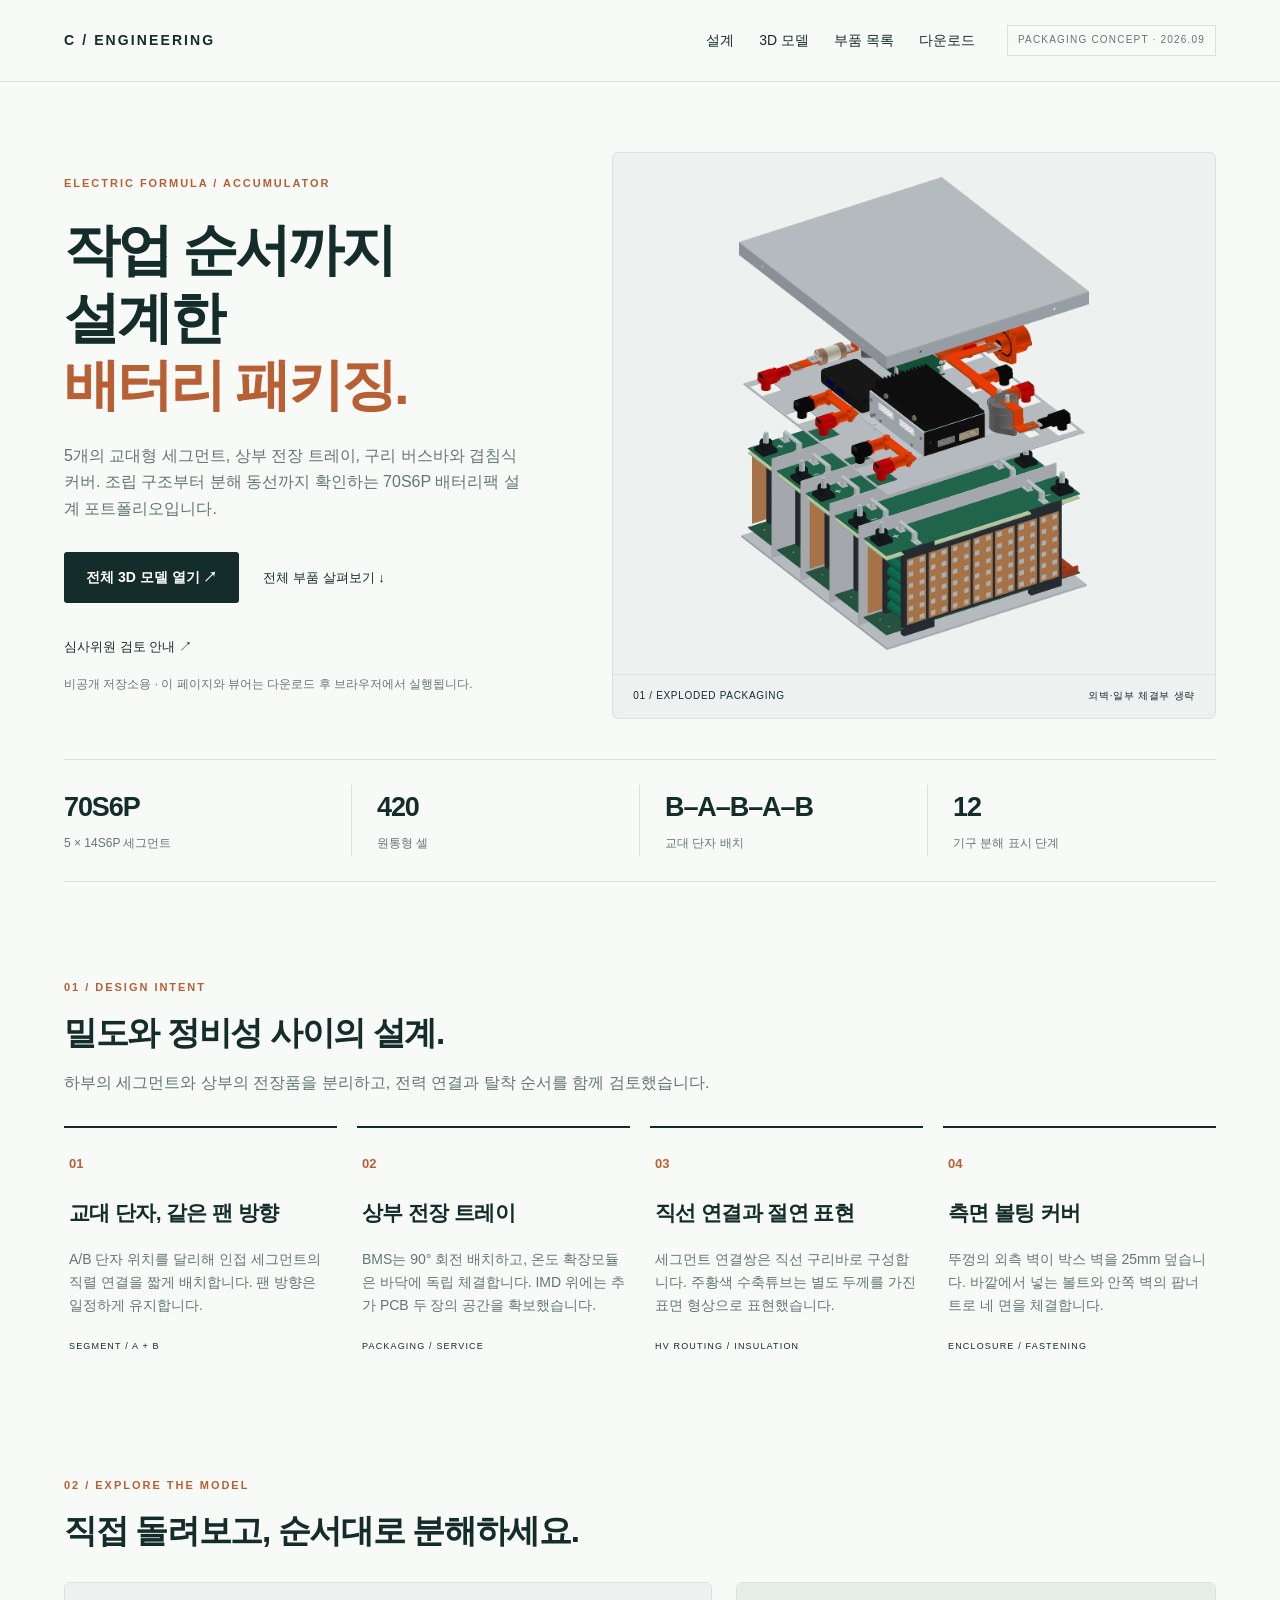
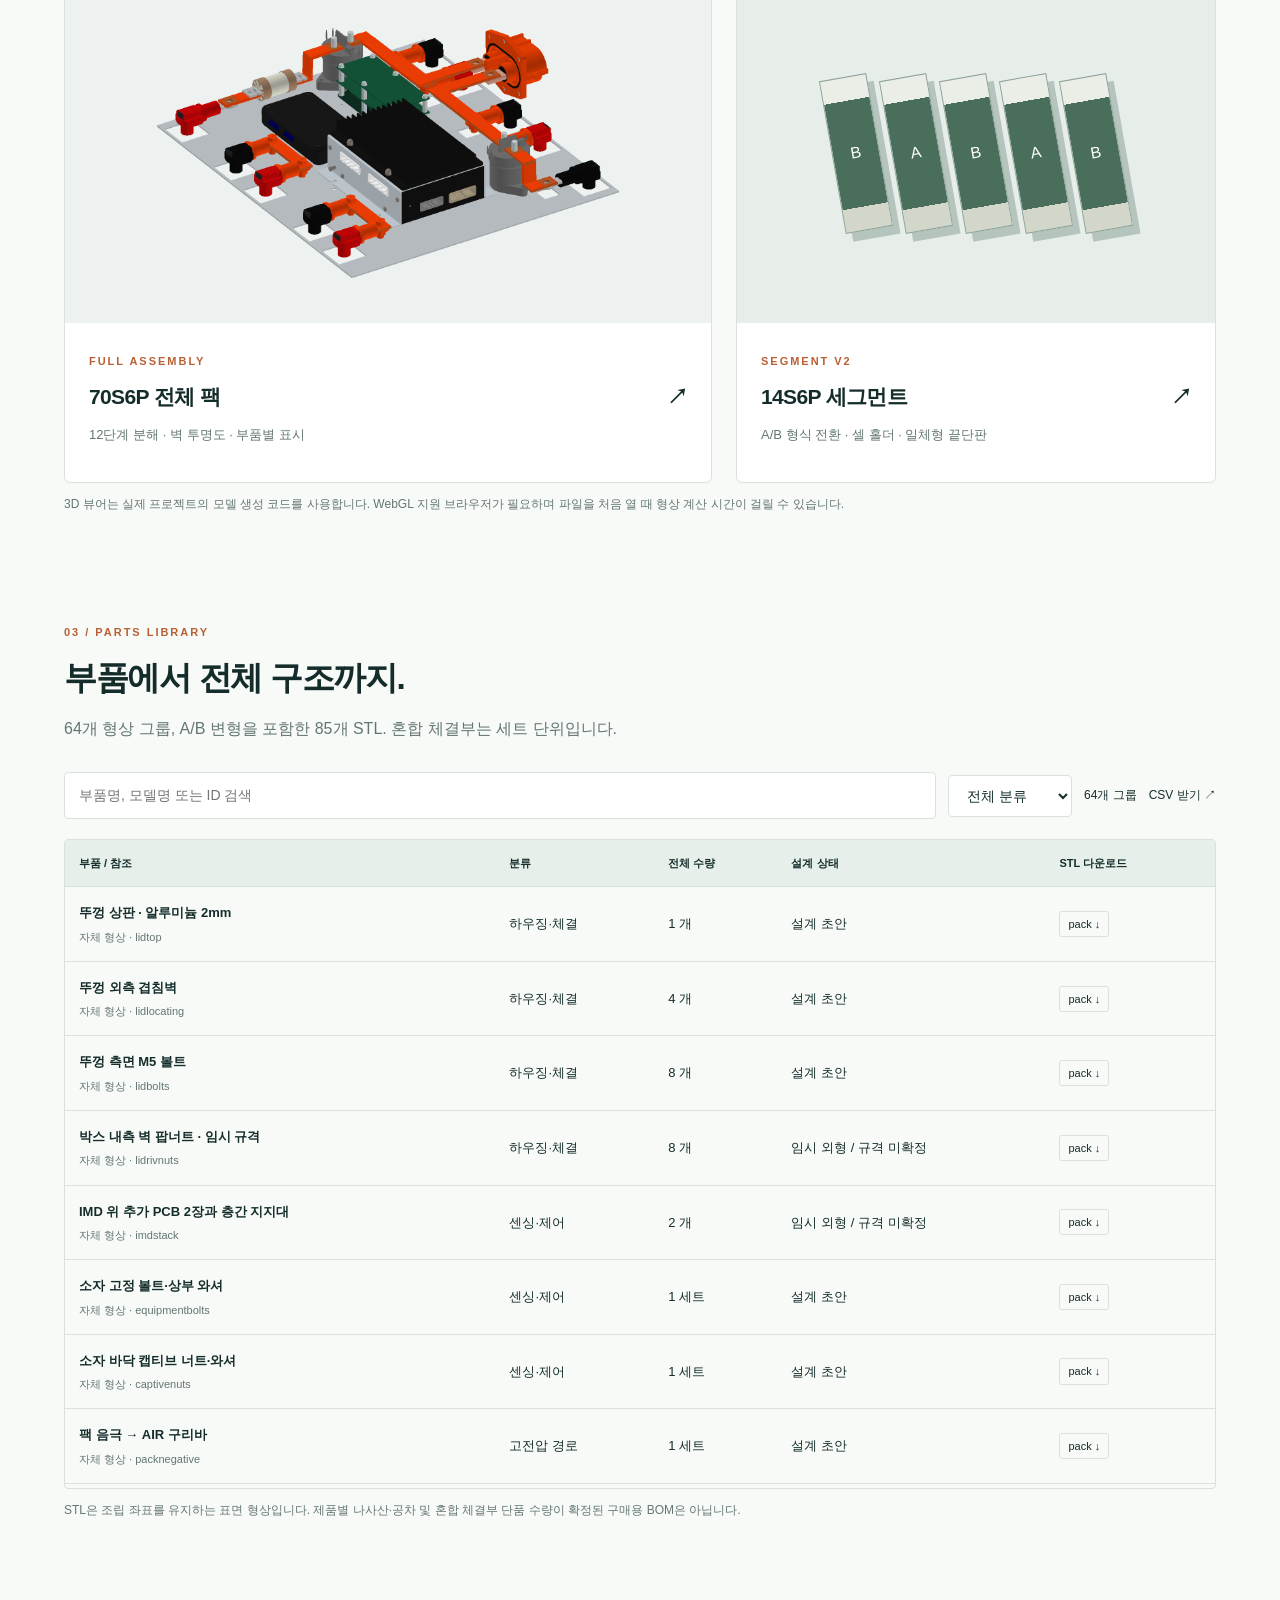
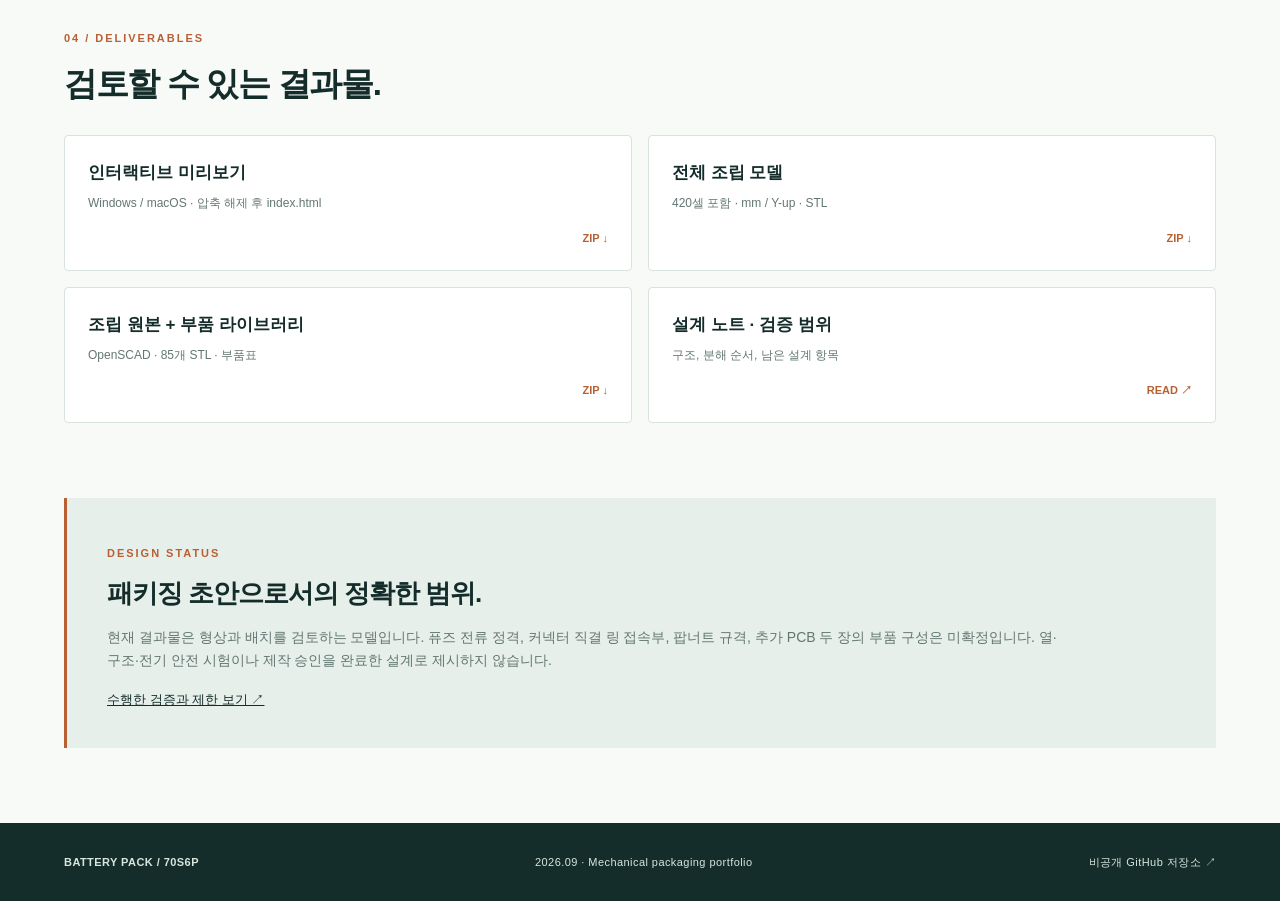
==== portfolio/index.html @ e6eec676 "Add 70S6P battery pack portfolio and reviewer packages" ====
<!doctype html><html lang="ko"><meta charset="utf-8"><meta name="viewport" content="width=device-width,initial-scale=1"><title>70S6P · Battery Pack Design Portfolio</title><link rel="stylesheet" href="assets/style.css"><body>
<header><a class="brand" href="#">C / ENGINEERING</a><nav><a href="#design">설계</a><a href="#models">3D 모델</a><a href="#parts">부품 목록</a><a href="#downloads">다운로드</a></nav><span class="status">PACKAGING CONCEPT · 2026.09</span></header>
<main><section class="hero"><div class="hero-copy"><p class="eyebrow">ELECTRIC FORMULA / ACCUMULATOR</p><h1>작업 순서까지<br>설계한<br><em>배터리 패키징.</em></h1><p class="lede">5개의 교대형 세그먼트, 상부 전장 트레이, 구리 버스바와 겹침식 커버. 조립 구조부터 분해 동선까지 확인하는 70S6P 배터리팩 설계 포트폴리오입니다.</p><div class="actions"><a class="button" href="viewer/assembly.html">전체 3D 모델 열기 ↗</a><a class="text-link" href="#parts">전체 부품 살펴보기 ↓</a></div><p><a class="text-link" href="documents/REVIEWER-GUIDE.md">심사위원 검토 안내 ↗</a></p><p class="quiet">비공개 저장소용 · 이 페이지와 뷰어는 다운로드 후 브라우저에서 실행됩니다.</p></div><figure class="hero-model"><img src="assets/overview.png" alt="실제 모델 형상으로 렌더링한 배터리팩의 계층별 배치"><figcaption><span>01 / EXPLODED PACKAGING</span><span>외벽·일부 체결부 생략</span></figcaption></figure></section>
<section class="metrics"><div><strong>70S6P</strong><span>5 × 14S6P 세그먼트</span></div><div><strong>420</strong><span>원통형 셀</span></div><div><strong>B–A–B–A–B</strong><span>교대 단자 배치</span></div><div><strong>12</strong><span>기구 분해 표시 단계</span></div></section>
<section id="design"><div class="section-heading"><p class="eyebrow">01 / DESIGN INTENT</p><h2>밀도와 정비성 사이의 설계.</h2><p>하부의 세그먼트와 상부의 전장품을 분리하고, 전력 연결과 탈착 순서를 함께 검토했습니다.</p></div><div class="feature-grid"><article><span class="number">01</span><h3>교대 단자, 같은 팬 방향</h3><p>A/B 단자 위치를 달리해 인접 세그먼트의 직렬 연결을 짧게 배치합니다. 팬 방향은 일정하게 유지합니다.</p><span class="tag">SEGMENT / A + B</span></article><article><span class="number">02</span><h3>상부 전장 트레이</h3><p>BMS는 90° 회전 배치하고, 온도 확장모듈은 바닥에 독립 체결합니다. IMD 위에는 추가 PCB 두 장의 공간을 확보했습니다.</p><span class="tag">PACKAGING / SERVICE</span></article><article><span class="number">03</span><h3>직선 연결과 절연 표현</h3><p>세그먼트 연결쌍은 직선 구리바로 구성합니다. 주황색 수축튜브는 별도 두께를 가진 표면 형상으로 표현했습니다.</p><span class="tag">HV ROUTING / INSULATION</span></article><article><span class="number">04</span><h3>측면 볼팅 커버</h3><p>뚜껑의 외측 벽이 박스 벽을 25mm 덮습니다. 바깥에서 넣는 볼트와 안쪽 벽의 팝너트로 네 면을 체결합니다.</p><span class="tag">ENCLOSURE / FASTENING</span></article></div></section>
<section id="models" class="model-section"><div class="section-heading"><p class="eyebrow">02 / EXPLORE THE MODEL</p><h2>직접 돌려보고, 순서대로 분해하세요.</h2></div><div class="model-grid"><a class="model-card" href="viewer/assembly.html"><img src="assets/electronics.png" alt="BMS, IMD, AIR와 버스바의 현재 배치"><div><span class="eyebrow">FULL ASSEMBLY</span><h3>70S6P 전체 팩 <span>↗</span></h3><p>12단계 분해 · 벽 투명도 · 부품별 표시</p></div></a><a class="model-card secondary" href="viewer/segment.html"><div class="segment-graphic" aria-hidden="true"><b>B</b><b>A</b><b>B</b><b>A</b><b>B</b></div><div><span class="eyebrow">SEGMENT V2</span><h3>14S6P 세그먼트 <span>↗</span></h3><p>A/B 형식 전환 · 셀 홀더 · 일체형 끝단판</p></div></a></div><p class="quiet">3D 뷰어는 실제 프로젝트의 모델 생성 코드를 사용합니다. WebGL 지원 브라우저가 필요하며 파일을 처음 열 때 형상 계산 시간이 걸릴 수 있습니다.</p></section>
<section id="parts"><div class="section-heading"><p class="eyebrow">03 / PARTS LIBRARY</p><h2>부품에서 전체 구조까지.</h2><p>64개 형상 그룹, A/B 변형을 포함한 85개 STL. 혼합 체결부는 세트 단위입니다.</p></div><div class="catalog-toolbar"><label><span class="sr-only">부품 검색</span><input id="search" type="search" placeholder="부품명, 모델명 또는 ID 검색"></label><label><span class="sr-only">분류</span><select id="category"><option value="">전체 분류</option><option>세그먼트</option><option>하우징·체결</option><option>고전압 경로</option><option>센싱·제어</option><option>필터·덕트</option></select></label><span id="count" aria-live="polite"></span><a href="documents/BOM.csv" download>CSV 받기 ↗</a></div><div class="table-wrap"><table><thead><tr><th>부품 / 참조</th><th>분류</th><th>전체 수량</th><th>설계 상태</th><th>STL 다운로드</th></tr></thead><tbody id="catalog"></tbody></table></div><p class="quiet">STL은 조립 좌표를 유지하는 표면 형상입니다. 제품별 나사산·공차 및 혼합 체결부 단품 수량이 확정된 구매용 BOM은 아닙니다.</p></section>
<section id="downloads"><div class="section-heading"><p class="eyebrow">04 / DELIVERABLES</p><h2>검토할 수 있는 결과물.</h2></div><div class="download-grid"><a href="downloads/Interactive-Preview.zip" download><strong>인터랙티브 미리보기</strong><span>Windows / macOS · 압축 해제 후 index.html</span><b>ZIP ↓</b></a><a href="downloads/Full-Assembly-STL.zip" download><strong>전체 조립 모델</strong><span>420셀 포함 · mm / Y-up · STL</span><b>ZIP ↓</b></a><a href="downloads/CAD-and-Parts.zip" download><strong>조립 원본 + 부품 라이브러리</strong><span>OpenSCAD · 85개 STL · 부품표</span><b>ZIP ↓</b></a><a href="documents/DESIGN.md"><strong>설계 노트 · 검증 범위</strong><span>구조, 분해 순서, 남은 설계 항목</span><b>READ ↗</b></a></div></section>
<section class="review"><p class="eyebrow">DESIGN STATUS</p><h2>패키징 초안으로서의 정확한 범위.</h2><p>현재 결과물은 형상과 배치를 검토하는 모델입니다. 퓨즈 전류 정격, 커넥터 직결 링 접속부, 팝너트 규격, 추가 PCB 두 장의 부품 구성은 미확정입니다. 열·구조·전기 안전 시험이나 제작 승인을 완료한 설계로 제시하지 않습니다.</p><a href="documents/VALIDATION.md">수행한 검증과 제한 보기 ↗</a></section></main><footer><strong>BATTERY PACK / 70S6P</strong><span>2026.09 · Mechanical packaging portfolio</span><a href="https://github.com/carcastledoor/battery-segment-14s6p">비공개 GitHub 저장소 ↗</a></footer><script src="assets/catalog.js"></script><script src="assets/catalog-ui.js"></script></body></html>
---- portfolio/assets/style.css ----
:root{--ink:#142d2b;--muted:#637673;--paper:#f8faf8;--line:#d9e2dd;--accent:#b86034;--mint:#e7efea}*{box-sizing:border-box}html{scroll-behavior:smooth}body{margin:0;background:var(--paper);color:var(--ink);font-family:-apple-system,BlinkMacSystemFont,'Segoe UI','Apple SD Gothic Neo','Malgun Gothic',sans-serif;line-height:1.65}a{color:inherit;text-decoration:none}a:hover{text-decoration:underline}header{display:flex;align-items:center;gap:32px;padding:25px 5vw;border-bottom:1px solid var(--line)}.brand{font-size:14px;font-weight:800;letter-spacing:.15em}nav{display:flex;gap:25px;margin-left:auto;font-size:14px}.status{font-size:10px;letter-spacing:.12em;color:var(--muted);border:1px solid var(--line);padding:6px 10px}main{max-width:1500px;margin:auto;padding:0 5vw}.hero{display:grid;grid-template-columns:1fr 1.2fr;gap:45px;padding:70px 0 40px;align-items:center}.eyebrow{font-size:11px;font-weight:700;letter-spacing:.18em;color:var(--accent)}h1{font-size:clamp(36px,4.4vw,64px);line-height:1.2;letter-spacing:-.055em;margin:24px 0}em{font-style:normal;color:var(--accent)}.lede{font-size:16px;max-width:470px;color:var(--muted)}.actions{display:flex;gap:24px;align-items:center;margin:30px 0}.button{background:var(--ink);color:white;border-radius:3px;padding:14px 22px;font-size:14px;font-weight:650}.text-link{font-size:13px}.quiet{font-size:12px;color:var(--muted)}.hero-model{margin:0;background:#edf1ef;border:1px solid var(--line);border-radius:6px;overflow:hidden}.hero-model img{width:100%;display:block}.hero-model figcaption{display:flex;justify-content:space-between;gap:12px;padding:13px 20px;font-size:10px;letter-spacing:.07em;border-top:1px solid var(--line)}.metrics{display:grid;grid-template-columns:repeat(4,1fr);border-top:1px solid var(--line);border-bottom:1px solid var(--line);padding:25px 0}.metrics div{padding:0 25px;border-right:1px solid var(--line)}.metrics div:first-child{padding-left:0}.metrics div:last-child{border:0}.metrics strong{display:block;font-size:27px;letter-spacing:-.04em}.metrics span{font-size:12px;color:var(--muted)}section[id]{padding:85px 0 0;scroll-margin-top:20px}.section-heading{max-width:720px;margin-bottom:30px}h2{font-size:clamp(25px,2.6vw,37px);letter-spacing:-.04em;line-height:1.3;margin:15px 0}h3{font-size:21px;line-height:1.4;letter-spacing:-.03em}.section-heading>p:last-child{color:var(--muted)}.feature-grid{display:grid;grid-template-columns:repeat(4,1fr);gap:20px}.feature-grid article{border-top:2px solid var(--ink);padding:22px 5px}.number{font-size:13px;color:var(--accent);font-weight:800}.feature-grid p{font-size:14px;color:var(--muted)}.tag{font-size:9px;letter-spacing:.13em}.model-grid{display:grid;grid-template-columns:1.35fr 1fr;gap:24px}.model-card{border:1px solid var(--line);border-radius:6px;overflow:hidden;background:white}.model-card img{width:100%;height:340px;object-fit:contain;background:#edf1ef;display:block}.model-card>div:last-child{padding:24px}.model-card h3{margin:8px 0}.model-card h3 span{float:right}.model-card p{color:var(--muted);font-size:13px}.segment-graphic{display:flex;height:340px;align-items:center;justify-content:center;background:#e7eee9;gap:12px;padding:25px;perspective:500px}.segment-graphic b{display:flex;align-items:center;justify-content:center;width:48px;height:155px;border:1px solid #8fa49a;box-shadow:6px 9px 0 #b5c4bc;background:linear-gradient(#ebede7 15%,#496e5c 15%,#496e5c 85%,#d2d7c9 85%);color:#fff;font-weight:500;transform:rotate(-10deg)}.catalog-toolbar{display:flex;gap:12px;align-items:center;margin:20px 0}.catalog-toolbar label:first-child{flex:1}input,select{font:inherit;font-size:14px;border:1px solid var(--line);border-radius:4px;background:white;padding:11px 14px;color:var(--ink)}input{width:100%}.catalog-toolbar>a,#count{font-size:12px;white-space:nowrap}.table-wrap{max-height:650px;overflow:auto;border:1px solid var(--line);border-radius:4px}table{width:100%;border-collapse:collapse;font-size:13px;text-align:left}th{background:var(--mint);padding:14px;position:sticky;top:0;z-index:1;font-size:11px}td{padding:15px 14px;border-top:1px solid var(--line)}td small{display:block;color:var(--muted);margin-top:4px;font-size:11px}td a{display:inline-block;margin:2px 4px 2px 0;border:1px solid var(--line);border-radius:3px;padding:3px 8px;font-size:11px}tbody tr:hover{background:#eef3ef}.download-grid{display:grid;grid-template-columns:1fr 1fr;gap:16px}.download-grid a{padding:23px;background:white;border:1px solid var(--line);border-radius:4px}.download-grid strong{display:block;font-size:17px}.download-grid span{display:block;font-size:12px;color:var(--muted);margin-top:7px}.download-grid b{display:block;text-align:right;margin-top:15px;font-size:11px;color:var(--accent)}.review{margin:75px 0;padding:35px 40px;background:var(--mint);border-left:3px solid var(--accent)}.review h2{font-size:26px}.review p:not(.eyebrow){max-width:950px;font-size:14px;color:var(--muted)}.review a{font-size:13px;text-decoration:underline}footer{padding:30px 5vw;background:var(--ink);color:#d8e6dc;display:flex;gap:25px;justify-content:space-between;font-size:11px;letter-spacing:.04em}.sr-only{position:absolute;width:1px;height:1px;overflow:hidden;clip:rect(0,0,0,0)}@media(max-width:900px){.status{display:none}.hero{grid-template-columns:1fr;padding-top:35px}.hero-copy{max-width:650px}.hero-model{max-width:650px}.feature-grid{grid-template-columns:1fr 1fr}.metrics strong{font-size:22px}.model-grid{grid-template-columns:1fr}.catalog-toolbar{flex-wrap:wrap}.catalog-toolbar label:first-child{flex-basis:100%}footer{flex-wrap:wrap}}@media(max-width:520px){header{flex-wrap:wrap;gap:15px}nav{margin:0;gap:20px}.metrics{grid-template-columns:1fr 1fr;gap:20px}.metrics div{border:0;padding:0}.feature-grid,.download-grid{grid-template-columns:1fr}.hero{gap:25px}.actions{gap:15px}.review{padding:22px}.model-card img,.segment-graphic{height:260px}td{min-width:95px}td:first-child{min-width:220px}}
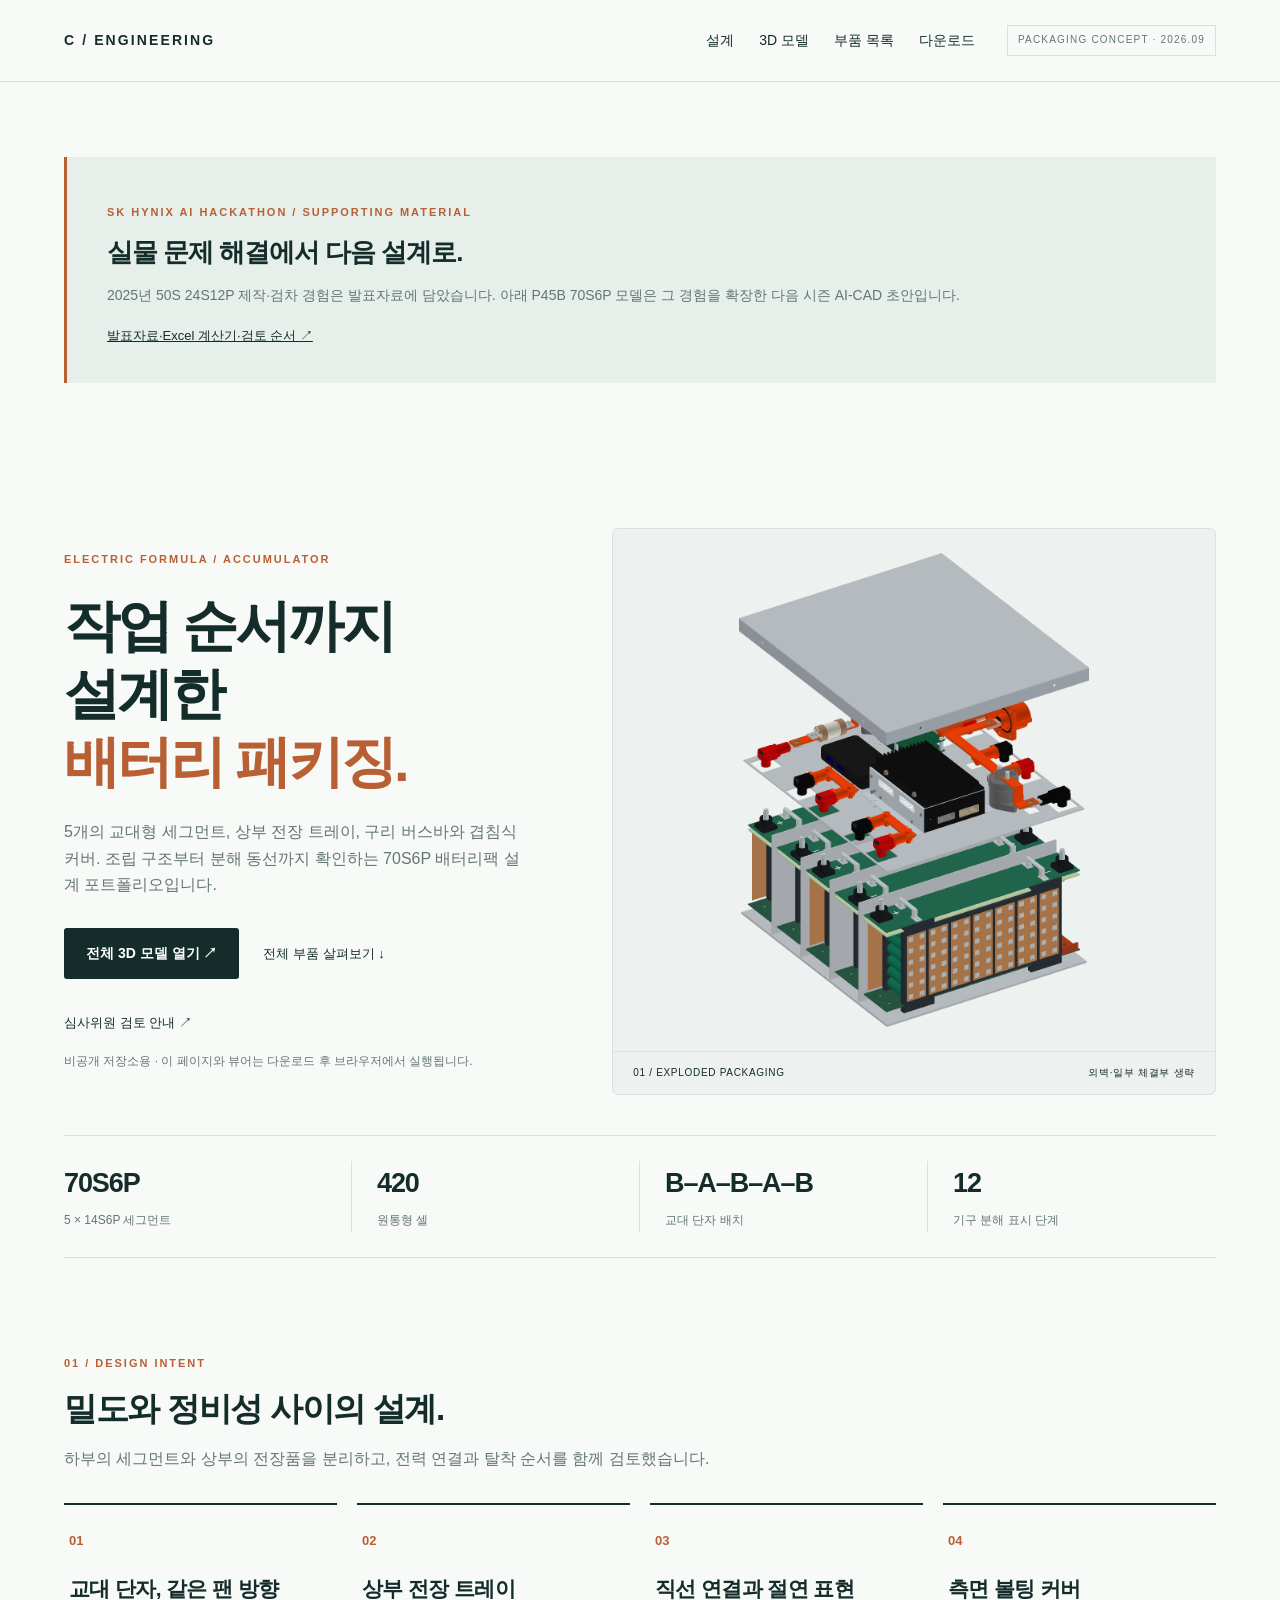
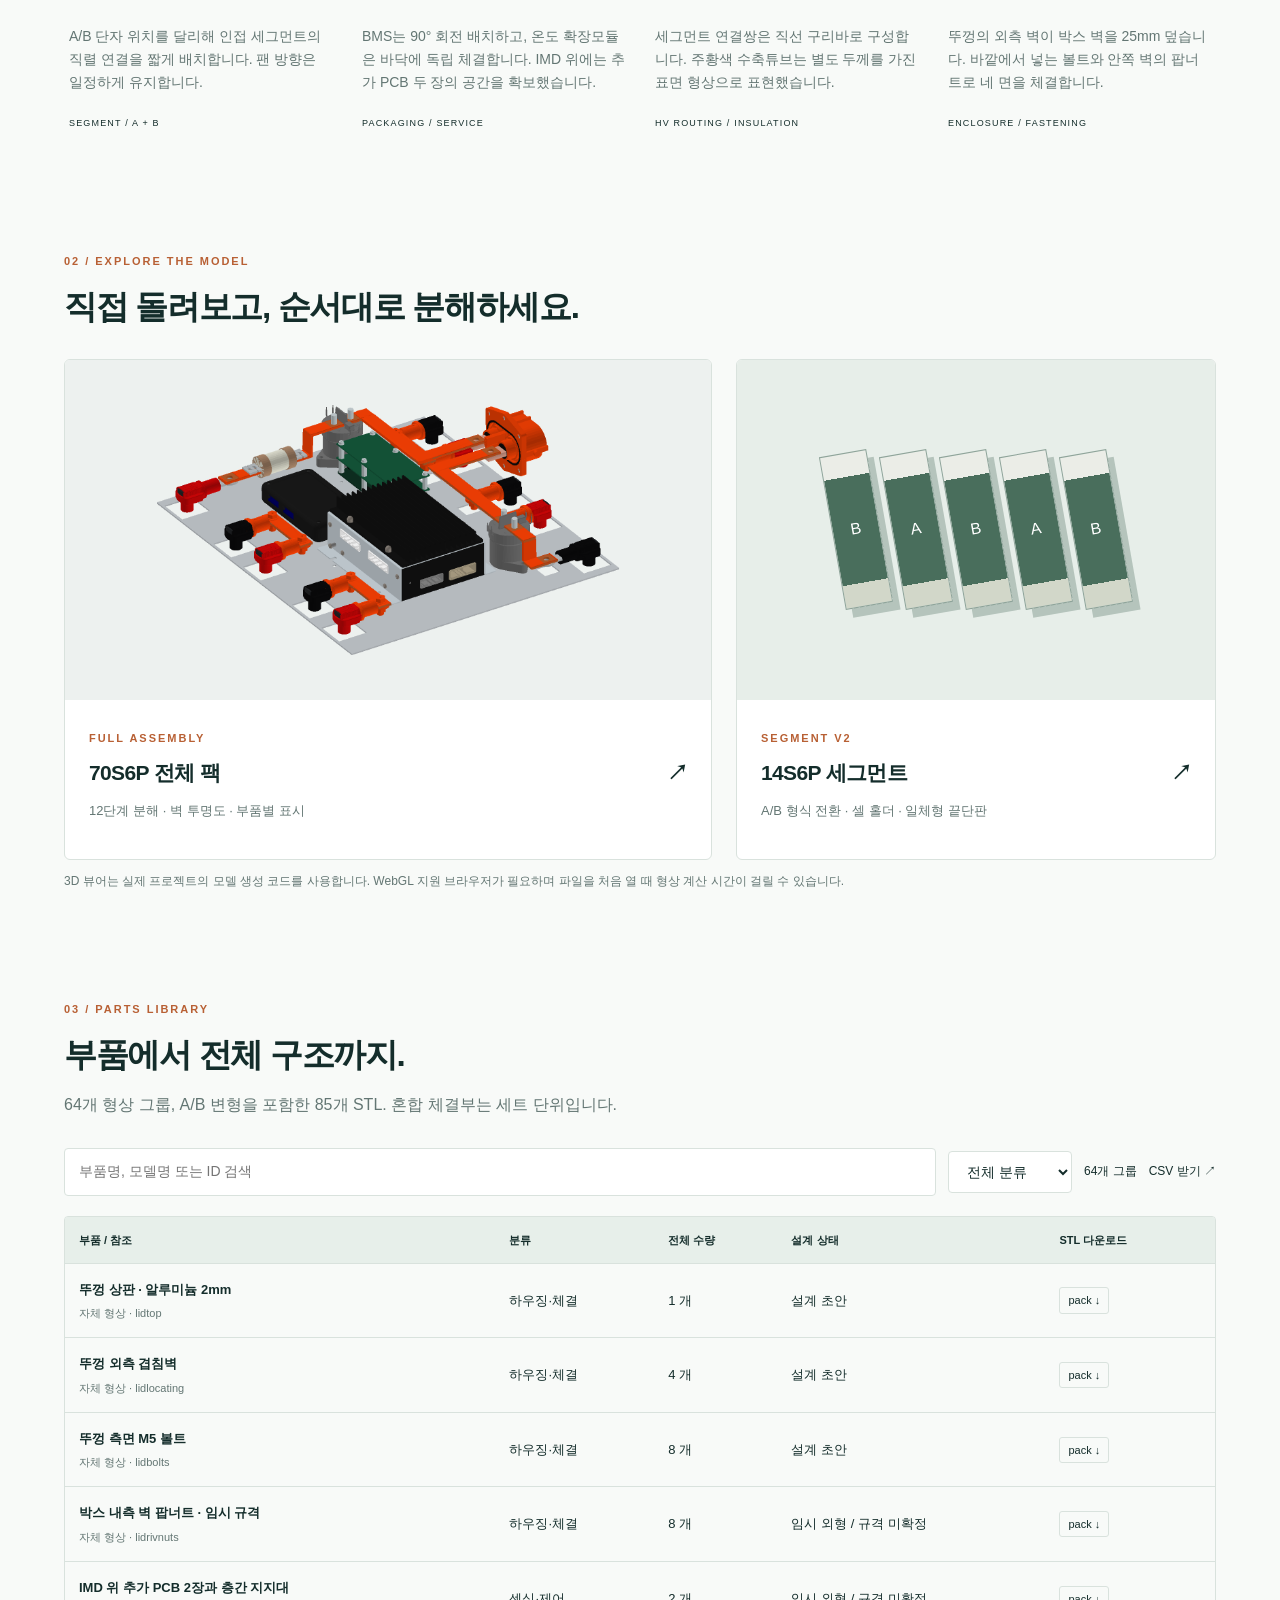
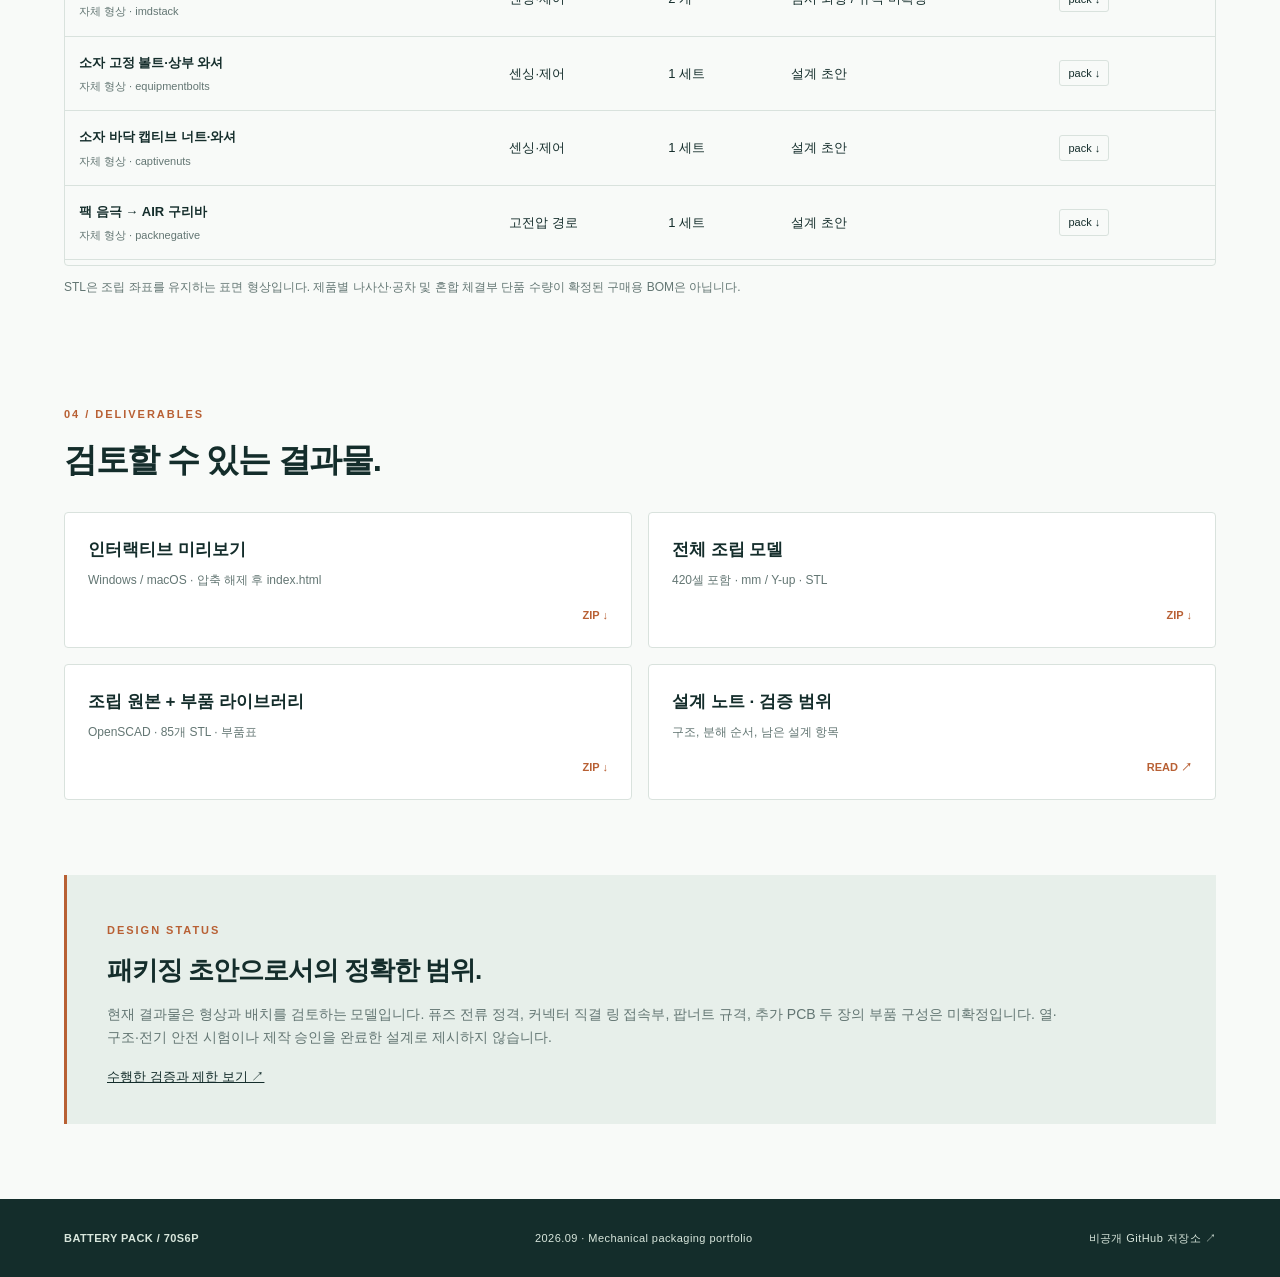
==== commit 17f38771: "Connect hackathon story with calculator and offline supporting materials" ====
--- a/portfolio/index.html
+++ b/portfolio/index.html
@@ -1,6 +1,6 @@
 <!doctype html><html lang="ko"><meta charset="utf-8"><meta name="viewport" content="width=device-width,initial-scale=1"><title>70S6P · Battery Pack Design Portfolio</title><link rel="stylesheet" href="assets/style.css"><body>
 <header><a class="brand" href="#">C / ENGINEERING</a><nav><a href="#design">설계</a><a href="#models">3D 모델</a><a href="#parts">부품 목록</a><a href="#downloads">다운로드</a></nav><span class="status">PACKAGING CONCEPT · 2026.09</span></header>
-<main><section class="hero"><div class="hero-copy"><p class="eyebrow">ELECTRIC FORMULA / ACCUMULATOR</p><h1>작업 순서까지<br>설계한<br><em>배터리 패키징.</em></h1><p class="lede">5개의 교대형 세그먼트, 상부 전장 트레이, 구리 버스바와 겹침식 커버. 조립 구조부터 분해 동선까지 확인하는 70S6P 배터리팩 설계 포트폴리오입니다.</p><div class="actions"><a class="button" href="viewer/assembly.html">전체 3D 모델 열기 ↗</a><a class="text-link" href="#parts">전체 부품 살펴보기 ↓</a></div><p><a class="text-link" href="documents/REVIEWER-GUIDE.md">심사위원 검토 안내 ↗</a></p><p class="quiet">비공개 저장소용 · 이 페이지와 뷰어는 다운로드 후 브라우저에서 실행됩니다.</p></div><figure class="hero-model"><img src="assets/overview.png" alt="실제 모델 형상으로 렌더링한 배터리팩의 계층별 배치"><figcaption><span>01 / EXPLODED PACKAGING</span><span>외벽·일부 체결부 생략</span></figcaption></figure></section>
+<main><section class="review"><p class="eyebrow">SK HYNIX AI HACKATHON / SUPPORTING MATERIAL</p><h2>실물 문제 해결에서 다음 설계로.</h2><p>2025년 50S 24S12P 제작·검차 경험은 발표자료에 담았습니다. 아래 P45B 70S6P 모델은 그 경험을 확장한 다음 시즌 AI-CAD 초안입니다.</p><a href="application/README.md">발표자료·Excel 계산기·검토 순서 ↗</a></section><section class="hero"><div class="hero-copy"><p class="eyebrow">ELECTRIC FORMULA / ACCUMULATOR</p><h1>작업 순서까지<br>설계한<br><em>배터리 패키징.</em></h1><p class="lede">5개의 교대형 세그먼트, 상부 전장 트레이, 구리 버스바와 겹침식 커버. 조립 구조부터 분해 동선까지 확인하는 70S6P 배터리팩 설계 포트폴리오입니다.</p><div class="actions"><a class="button" href="viewer/assembly.html">전체 3D 모델 열기 ↗</a><a class="text-link" href="#parts">전체 부품 살펴보기 ↓</a></div><p><a class="text-link" href="documents/REVIEWER-GUIDE.md">심사위원 검토 안내 ↗</a></p><p class="quiet">비공개 저장소용 · 이 페이지와 뷰어는 다운로드 후 브라우저에서 실행됩니다.</p></div><figure class="hero-model"><img src="assets/overview.png" alt="실제 모델 형상으로 렌더링한 배터리팩의 계층별 배치"><figcaption><span>01 / EXPLODED PACKAGING</span><span>외벽·일부 체결부 생략</span></figcaption></figure></section>
 <section class="metrics"><div><strong>70S6P</strong><span>5 × 14S6P 세그먼트</span></div><div><strong>420</strong><span>원통형 셀</span></div><div><strong>B–A–B–A–B</strong><span>교대 단자 배치</span></div><div><strong>12</strong><span>기구 분해 표시 단계</span></div></section>
 <section id="design"><div class="section-heading"><p class="eyebrow">01 / DESIGN INTENT</p><h2>밀도와 정비성 사이의 설계.</h2><p>하부의 세그먼트와 상부의 전장품을 분리하고, 전력 연결과 탈착 순서를 함께 검토했습니다.</p></div><div class="feature-grid"><article><span class="number">01</span><h3>교대 단자, 같은 팬 방향</h3><p>A/B 단자 위치를 달리해 인접 세그먼트의 직렬 연결을 짧게 배치합니다. 팬 방향은 일정하게 유지합니다.</p><span class="tag">SEGMENT / A + B</span></article><article><span class="number">02</span><h3>상부 전장 트레이</h3><p>BMS는 90° 회전 배치하고, 온도 확장모듈은 바닥에 독립 체결합니다. IMD 위에는 추가 PCB 두 장의 공간을 확보했습니다.</p><span class="tag">PACKAGING / SERVICE</span></article><article><span class="number">03</span><h3>직선 연결과 절연 표현</h3><p>세그먼트 연결쌍은 직선 구리바로 구성합니다. 주황색 수축튜브는 별도 두께를 가진 표면 형상으로 표현했습니다.</p><span class="tag">HV ROUTING / INSULATION</span></article><article><span class="number">04</span><h3>측면 볼팅 커버</h3><p>뚜껑의 외측 벽이 박스 벽을 25mm 덮습니다. 바깥에서 넣는 볼트와 안쪽 벽의 팝너트로 네 면을 체결합니다.</p><span class="tag">ENCLOSURE / FASTENING</span></article></div></section>
 <section id="models" class="model-section"><div class="section-heading"><p class="eyebrow">02 / EXPLORE THE MODEL</p><h2>직접 돌려보고, 순서대로 분해하세요.</h2></div><div class="model-grid"><a class="model-card" href="viewer/assembly.html"><img src="assets/electronics.png" alt="BMS, IMD, AIR와 버스바의 현재 배치"><div><span class="eyebrow">FULL ASSEMBLY</span><h3>70S6P 전체 팩 <span>↗</span></h3><p>12단계 분해 · 벽 투명도 · 부품별 표시</p></div></a><a class="model-card secondary" href="viewer/segment.html"><div class="segment-graphic" aria-hidden="true"><b>B</b><b>A</b><b>B</b><b>A</b><b>B</b></div><div><span class="eyebrow">SEGMENT V2</span><h3>14S6P 세그먼트 <span>↗</span></h3><p>A/B 형식 전환 · 셀 홀더 · 일체형 끝단판</p></div></a></div><p class="quiet">3D 뷰어는 실제 프로젝트의 모델 생성 코드를 사용합니다. WebGL 지원 브라우저가 필요하며 파일을 처음 열 때 형상 계산 시간이 걸릴 수 있습니다.</p></section>
